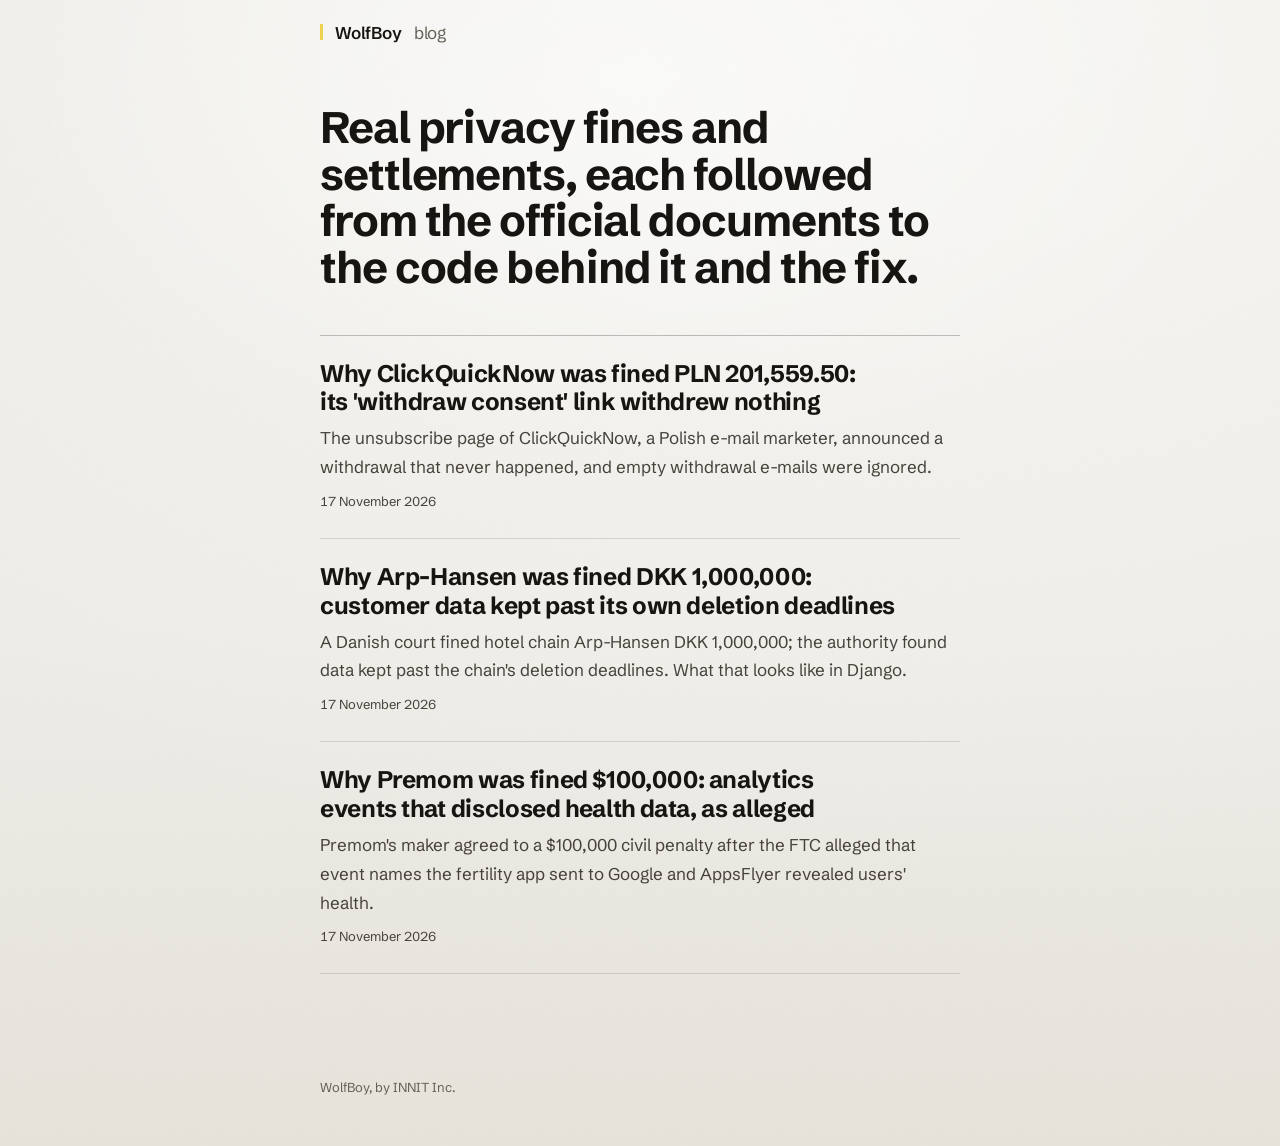
==== docs/index.html @ d853f6e5 "WolfBoy blog: three fine-case articles, from the official decision to the code and the fix" ====
<!DOCTYPE html>
<html lang="en">
<head>
<meta charset="utf-8" />
<meta name="viewport" content="width=device-width, initial-scale=1" />
<title>WolfBoy blog</title>
<meta name="description" content="Real privacy fines and settlements, each followed from the official documents to the code behind it and the fix." />
<meta property="og:type" content="website" />
<meta property="og:site_name" content="WolfBoy blog" />
<meta property="og:title" content="WolfBoy blog" />
<meta property="og:description" content="Real privacy fines and settlements, each followed from the official documents to the code behind it and the fix." />
<meta property="og:url" content="https://innit-llc.github.io/blog/" />
<meta property="og:image" content="https://innit-llc.github.io/blog/og/index.png" />
<meta property="og:image:width" content="1200" />
<meta property="og:image:height" content="630" />
<meta property="og:image:alt" content="WolfBoy blog" />
<meta name="twitter:card" content="summary_large_image" />
<meta name="color-scheme" content="light dark" />
<link rel="preload" href="fonts/SchibstedGrotesk-normal-400-900-latin.woff2" as="font" type="font/woff2" crossorigin="anonymous" />
<link rel="stylesheet" href="style.css" />
</head>
<body class="home">
<header class="mast"><div class="wrap"><a class="brand" href="./"><b>WolfBoy</b> blog</a></div></header>
<main class="wrap">
<h1>Real privacy fines and settlements, each followed from the official documents to the code behind it and the fix.</h1>
<ul class="posts">
<li>
<h2><a href="consent-withdrawal-link-poland/">Why ClickQuickNow was fined PLN 201,559.50: its 'withdraw consent' link withdrew nothing</a></h2>
<p>The unsubscribe page of ClickQuickNow, a Polish e-mail marketer, announced a withdrawal that never happened, and empty withdrawal e-mails were ignored.</p>
<p class="meta"><time datetime="2026-11-17">17 November 2026</time></p>
</li>
<li>
<h2><a href="retention-deadlines-denmark/">Why Arp-Hansen was fined DKK 1,000,000: customer data kept past its own deletion deadlines</a></h2>
<p>A Danish court fined hotel chain Arp-Hansen DKK 1,000,000; the authority found data kept past the chain's deletion deadlines. What that looks like in Django.</p>
<p class="meta"><time datetime="2026-11-17">17 November 2026</time></p>
</li>
<li>
<h2><a href="health-event-names-to-analytics-sdks-us/">Why Premom was fined $100,000: analytics events that disclosed health data, as alleged</a></h2>
<p>Premom's maker agreed to a $100,000 civil penalty after the FTC alleged that event names the fertility app sent to Google and AppsFlyer revealed users' health.</p>
<p class="meta"><time datetime="2026-11-17">17 November 2026</time></p>
</li>
</ul>
</main>
<footer class="site"><div class="wrap">WolfBoy, by INNIT Inc.</div></footer>
</body>
</html>
---- docs/style.css ----
/* The blog's frame takes the landing page's world: a desk under one lamp,
   charcoal plates as screens (code), bone paper as documents (the decision),
   one highlighter yellow (the masthead bar and text selection only).
   Light is the same desk by daylight. The reading column is unchanged:
   42rem, 17px, line height 1.7, code wraps inside the column. */

@font-face { font-family: "Schibsted Grotesk"; font-style: normal; font-weight: 400 900; font-display: swap; src: url("fonts/SchibstedGrotesk-normal-400-900-latin.woff2") format("woff2"); unicode-range: U+0000-00FF, U+0131, U+0152-0153, U+02BB-02BC, U+02C6, U+02DA, U+02DC, U+0304, U+0308, U+0329, U+2000-206F, U+20AC, U+2122, U+2191, U+2193, U+2212, U+2215, U+FEFF, U+FFFD; }
@font-face { font-family: "Schibsted Grotesk"; font-style: normal; font-weight: 400 900; font-display: swap; src: url("fonts/SchibstedGrotesk-normal-400-900-latin-ext.woff2") format("woff2"); unicode-range: U+0100-02BA, U+02BD-02C5, U+02C7-02CC, U+02CE-02D7, U+02DD-02FF, U+0304, U+0308, U+0329, U+1D00-1DBF, U+1E00-1E9F, U+1EF2-1EFF, U+2020, U+20A0-20AB, U+20AD-20C4, U+2113, U+2C60-2C7F, U+A720-A7FF; }
@font-face { font-family: "Fragment Mono"; font-style: normal; font-weight: 400; font-display: swap; src: url("fonts/FragmentMono-normal-400-latin.woff2") format("woff2"); unicode-range: U+0000-00FF, U+0131, U+0152-0153, U+02BB-02BC, U+02C6, U+02DA, U+02DC, U+0304, U+0308, U+0329, U+2000-206F, U+20AC, U+2122, U+2191, U+2193, U+2212, U+2215, U+FEFF, U+FFFD; }
@font-face { font-family: "Fragment Mono"; font-style: normal; font-weight: 400; font-display: swap; src: url("fonts/FragmentMono-normal-400-latin-ext.woff2") format("woff2"); unicode-range: U+0100-02BA, U+02BD-02C5, U+02C7-02CC, U+02CE-02D7, U+02DD-02FF, U+0304, U+0308, U+0329, U+1D00-1DBF, U+1E00-1E9F, U+1EF2-1EFF, U+2020, U+20A0-20AB, U+20AD-20C4, U+2113, U+2C60-2C7F, U+A720-A7FF; }
@font-face { font-family: "Libre Caslon Text"; font-style: normal; font-weight: 400; font-display: swap; src: url("fonts/LibreCaslonText-normal-400-latin.woff2") format("woff2"); unicode-range: U+0000-00FF, U+0131, U+0152-0153, U+02BB-02BC, U+02C6, U+02DA, U+02DC, U+0304, U+0308, U+0329, U+2000-206F, U+20AC, U+2122, U+2191, U+2193, U+2212, U+2215, U+FEFF, U+FFFD; }
@font-face { font-family: "Libre Caslon Text"; font-style: normal; font-weight: 400; font-display: swap; src: url("fonts/LibreCaslonText-normal-400-latin-ext.woff2") format("woff2"); unicode-range: U+0100-02BA, U+02BD-02C5, U+02C7-02CC, U+02CE-02D7, U+02DD-02FF, U+0304, U+0308, U+0329, U+1D00-1DBF, U+1E00-1E9F, U+1EF2-1EFF, U+2020, U+20A0-20AB, U+20AD-20C4, U+2113, U+2C60-2C7F, U+A720-A7FF; }
@font-face { font-family: "Libre Caslon Text"; font-style: italic; font-weight: 400; font-display: swap; src: url("fonts/LibreCaslonText-italic-400-latin.woff2") format("woff2"); unicode-range: U+0000-00FF, U+0131, U+0152-0153, U+02BB-02BC, U+02C6, U+02DA, U+02DC, U+0304, U+0308, U+0329, U+2000-206F, U+20AC, U+2122, U+2191, U+2193, U+2212, U+2215, U+FEFF, U+FFFD; }
@font-face { font-family: "Libre Caslon Text"; font-style: italic; font-weight: 400; font-display: swap; src: url("fonts/LibreCaslonText-italic-400-latin-ext.woff2") format("woff2"); unicode-range: U+0100-02BA, U+02BD-02C5, U+02C7-02CC, U+02CE-02D7, U+02DD-02FF, U+0304, U+0308, U+0329, U+1D00-1DBF, U+1E00-1E9F, U+1EF2-1EFF, U+2020, U+20A0-20AB, U+20AD-20C4, U+2113, U+2C60-2C7F, U+A720-A7FF; }

:root {
  color-scheme: light dark;
  /* the desk by daylight */
  --ground-0: #e6e3db; --ground-1: #efede8; --ground-2: #f8f7f4;
  --lamp: rgba(255, 255, 255, .6);
  --text: #171511; --text-2: #46423a; --text-3: #645f55;
  --hair: rgba(23, 21, 17, .13); --hair-2: rgba(23, 21, 17, .26);
  --link-line: rgba(23, 21, 17, .42);
  --tint: rgba(23, 21, 17, .065);
  --grain: url("data:image/svg+xml;utf8,<svg xmlns='http://www.w3.org/2000/svg' width='240' height='240'><filter id='n'><feTurbulence type='fractalNoise' baseFrequency='.9' numOctaves='2' stitchTiles='stitch'/><feColorMatrix values='0 0 0 0 .5 0 0 0 0 .5 0 0 0 0 .5 0 0 0 .05 0'/></filter><rect width='100%25' height='100%25' filter='url(%23n)'/></svg>");
  --paper-shadow: 0 18px 44px -22px rgba(23, 21, 17, .5), 0 1px 0 rgba(23, 21, 17, .14);
  --plate-shadow: inset 0 1px 0 rgba(235, 228, 211, .14), inset 0 0 0 1px rgba(235, 228, 211, .06), 0 18px 40px -24px rgba(23, 21, 17, .6), 0 1px 0 rgba(23, 21, 17, .2);
  /* the two materials and the one hue: the same in both themes */
  --plate-0: #292826; --plate-1: #1d1c1a; --on-plate: #ebe4d3;
  --paper: #ebe4d3; --paper-ink: #171511; --paper-2: rgba(23, 21, 17, .66); --paper-hair: rgba(23, 21, 17, .16);
  --mark: #f0d24e; --ink: #171511;
  --sans: "Schibsted Grotesk", system-ui, -apple-system, "Segoe UI", Helvetica, Arial, sans-serif;
  --mono: "Fragment Mono", ui-monospace, SFMono-Regular, Menlo, Consolas, monospace;
  --law: "Libre Caslon Text", Georgia, "Times New Roman", serif;
  --noise: url("data:image/svg+xml;utf8,<svg xmlns='http://www.w3.org/2000/svg' width='240' height='240'><filter id='n'><feTurbulence type='fractalNoise' baseFrequency='.9' numOctaves='2' stitchTiles='stitch'/><feColorMatrix values='0 0 0 0 .5 0 0 0 0 .5 0 0 0 0 .5 0 0 0 .7 0'/></filter><rect width='100%25' height='100%25' filter='url(%23n)'/></svg>");
}
@media (prefers-color-scheme: dark) {
  :root {
    /* the desk at night, as on the landing page */
    --ground-0: #0e0d0c; --ground-1: #141210; --ground-2: #1a1714;
    --lamp: rgba(235, 228, 211, .055);
    --text: #ebe4d3; --text-2: #b8b09e; --text-3: #9c9483;
    --hair: rgba(235, 228, 211, .1); --hair-2: rgba(235, 228, 211, .22);
    --link-line: rgba(235, 228, 211, .4);
    --tint: rgba(235, 228, 211, .08);
    --grain: url("data:image/svg+xml;utf8,<svg xmlns='http://www.w3.org/2000/svg' width='240' height='240'><filter id='n'><feTurbulence type='fractalNoise' baseFrequency='.9' numOctaves='2' stitchTiles='stitch'/><feColorMatrix values='0 0 0 0 .5 0 0 0 0 .5 0 0 0 0 .5 0 0 0 .04 0'/></filter><rect width='100%25' height='100%25' filter='url(%23n)'/></svg>");
    --paper-shadow: 0 24px 60px -24px rgba(0, 0, 0, .8), 0 1px 0 rgba(0, 0, 0, .5);
    --plate-shadow: inset 0 1px 0 rgba(235, 228, 211, .14), inset 0 0 0 1px rgba(235, 228, 211, .06), 0 24px 60px -28px rgba(0, 0, 0, .85), 0 1px 0 rgba(0, 0, 0, .5);
  }
}

* { box-sizing: border-box; }
html { background: var(--ground-1); -webkit-text-size-adjust: 100%; text-size-adjust: 100%; scrollbar-color: var(--hair-2) var(--ground-1); }
body {
  margin: 0;
  min-height: 100vh;
  /* the desk: grain over a lamp-lit ground that darkens towards the foot, never a flat fill */
  background:
    var(--grain) 0 0 / 240px 240px,
    radial-gradient(900px 560px at 50% 80px, var(--lamp), transparent 70%) no-repeat,
    radial-gradient(1400px 900px at 70% 0, var(--ground-2), transparent) no-repeat,
    linear-gradient(var(--ground-1) calc(100% - 520px), var(--ground-0));
  background-color: var(--ground-1);
  color: var(--text);
  font-family: var(--sans);
  font-size: 1.0625rem;
  line-height: 1.7;
  -webkit-font-smoothing: antialiased;
  overflow-x: clip;
}
::selection { background: var(--mark); color: var(--ink); }
:focus-visible { outline: 2px solid var(--text); outline-offset: 3px; }

.wrap { max-width: 42rem; margin: 0 auto; padding: 0 16px; }
a { color: inherit; text-decoration: underline; text-decoration-color: var(--link-line); text-decoration-thickness: 1px; text-underline-offset: .2em; }
a:hover { text-decoration-color: currentColor; }

/* masthead: the typographic wordmark under the lamp */
.mast .wrap { display: flex; align-items: center; height: 64px; }
.brand { display: inline-flex; align-items: center; gap: 12px; font: 400 1.0625rem/1 var(--sans); letter-spacing: -.01em; color: var(--text-3); text-decoration: none; }
.brand::before { content: ""; flex: none; width: 3px; height: 16px; background: var(--mark); }
.brand b { font-weight: 600; color: var(--text); }
.brand:hover b { text-decoration: underline; text-decoration-color: var(--link-line); text-underline-offset: .2em; }

main.wrap { padding: 2.5rem 16px 3rem; overflow-wrap: break-word; }
h1, h2, h3 { font-family: var(--sans); color: var(--text); font-weight: 700; text-wrap: balance; }
h1 { font-size: clamp(30px, 22.4px + 1.96vw, 44px); line-height: 1.06; letter-spacing: -.025em; margin: 0 0 .9rem; }
h2 { font-size: clamp(20px, 17.8px + .56vw, 24px); line-height: 1.2; letter-spacing: -.015em; margin: 2.6rem 0 .8rem; }
h3 { font-size: clamp(17px, 15.4px + .42vw, 20px); line-height: 1.3; letter-spacing: -.01em; margin: 2rem 0 .5rem; }
p, ul, ol, blockquote, pre { margin: 0 0 1.1rem; }
ul, ol { padding-left: 1.4rem; }
li { margin: .35rem 0; }
li::marker { color: var(--text-3); font-variant-numeric: proportional-nums; }
.meta { color: var(--text-3); font-size: .9375rem; font-variant-numeric: tabular-nums; margin: 0 0 2rem; }
strong { font-weight: 650; }

/* quoted human text speaks in the statute face */
blockquote { padding-left: 1.1rem; border-left: 1px solid var(--hair-2); font-family: var(--law); font-size: 1.0625rem; line-height: 1.65; }
blockquote p:last-child { margin-bottom: 0; }

/* code: machine text on a charcoal plate, wrapping inside the column */
/* no ligatures: "=>" and "??" must show as typed */
code { font-family: var(--mono); font-size: .88em; font-variant-ligatures: none; font-feature-settings: "liga" 0, "calt" 0, "zero" 1; overflow-wrap: anywhere; }
:not(pre) > code { background: var(--tint); padding: .1em .3em; }
pre {
  background: linear-gradient(160deg, var(--plate-0), var(--plate-1));
  color: var(--on-plate);
  box-shadow: var(--plate-shadow);
  border-radius: 3px;
  padding: 1rem 1.15rem;
  overflow-x: auto;
  line-height: 1.55;
  font-size: .875rem;
  tab-size: 4;
  white-space: pre-wrap;
  overflow-wrap: anywhere;
  margin-bottom: 1.4rem;
  scrollbar-color: rgba(235, 228, 211, .22) transparent;
}
pre code { font-size: inherit; white-space: inherit; overflow-wrap: inherit; }
pre:focus-visible { outline-color: var(--text); }

/* the case block: the article's own "The decision" section, as a sheet of paper */
.case { position: relative; background: var(--paper); color: var(--paper-ink); box-shadow: var(--paper-shadow); padding: 22px 28px 6px; margin: 2.2rem 0 2.8rem; }
.case::after { content: ""; position: absolute; inset: 0; pointer-events: none; opacity: .06; mix-blend-mode: multiply; background-image: var(--noise); background-size: 240px 240px; }
.case > * { position: relative; z-index: 1; }
.case h2 { margin: 0; padding-bottom: 12px; border-bottom: 1px solid var(--paper-ink); font-size: .9375rem; font-weight: 600; line-height: 1.4; letter-spacing: 0; color: var(--paper-ink); }
.case ul { list-style: none; padding: 0; margin: 0; }
.case li { margin: 0; padding: 12px 0 13px; border-bottom: 1px solid var(--paper-hair); font-size: .9375rem; line-height: 1.55; }
.case li:last-child { border-bottom: 0; }
.case .k { font-weight: 600; }
.case a { text-decoration-color: var(--paper-2); }
.case a:hover { text-decoration-color: currentColor; }
.case :focus-visible { outline-color: var(--paper-ink); }

.product-note { border-top: 1px solid var(--hair); border-bottom: 1px solid var(--hair); padding: 1.1rem 0 .1rem; margin: 2rem 0; }
.repo-link { margin-top: 1.5rem; }

/* the index: one claim, then the cases as rows of a ledger */
.home h1 { margin-bottom: 0; }
.posts { list-style: none; padding: 0; margin: 2.75rem 0 0; border-top: 1px solid var(--hair-2); }
.posts li { margin: 0; padding: 1.5rem 0 1.6rem; border-bottom: 1px solid var(--hair); }
.posts h2 { margin: 0 0 .45rem; }
.posts h2 a { text-decoration: none; }
.posts h2 a:hover { text-decoration: underline; text-decoration-color: currentColor; text-decoration-thickness: 2px; }
.posts p { margin: 0 0 .5rem; color: var(--text-2); }
.posts .meta { margin: 0; font-size: 13px; }

footer.site { color: var(--text-3); font-size: 13px; line-height: 1.5; padding: 3.5rem 0 3rem; }

@media (min-width: 720px) {
  /* the sheet's text lines up with the column; its paper reaches past it */
  .case { margin-left: -28px; margin-right: -28px; }
}
@media (max-width: 639px) {
  .mast .wrap { height: 56px; }
  main.wrap { padding-top: 1.75rem; }
  .case { padding: 18px 18px 4px; }
  /* plates bleed on a phone, as on the landing page; paper never does */
  pre { margin-left: -16px; margin-right: -16px; border-radius: 0; padding: .9rem 16px; }
}
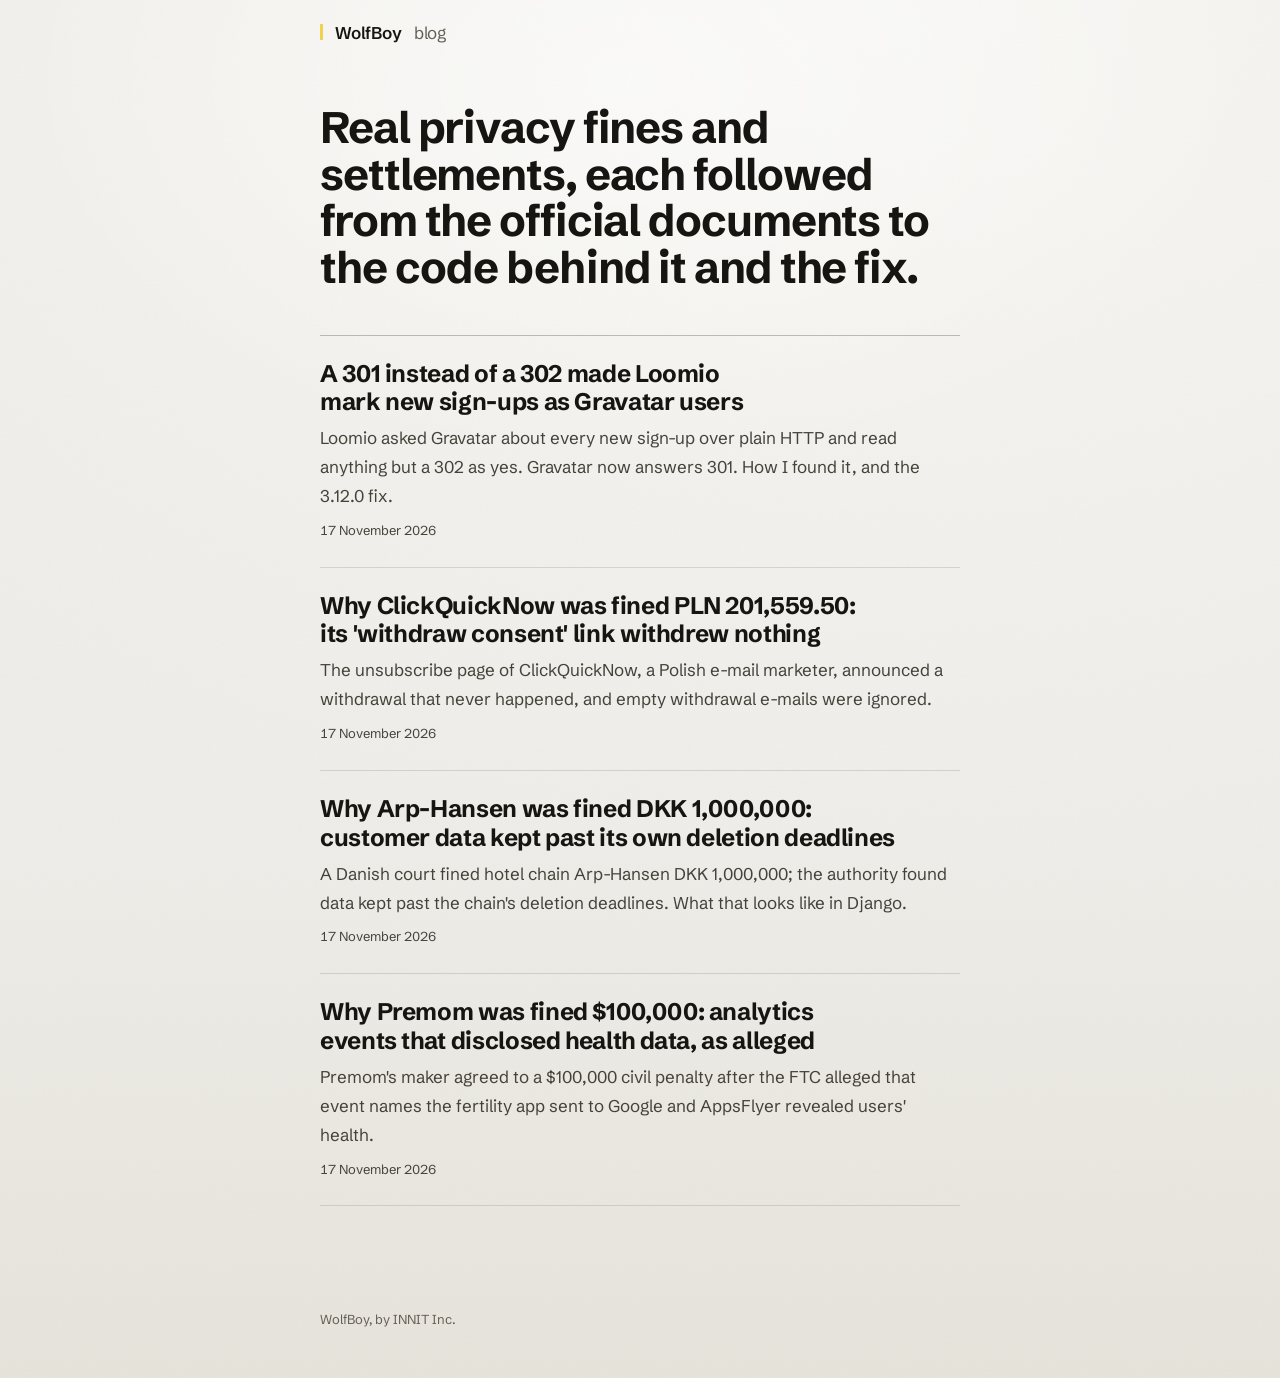
==== commit 3989eb88: "The Loomio Gravatar write-up" ====
--- a/docs/index.html
+++ b/docs/index.html
@@ -25,6 +25,11 @@
 <h1>Real privacy fines and settlements, each followed from the official documents to the code behind it and the fix.</h1>
 <ul class="posts">
 <li>
+<h2><a href="loomio-gravatar-301/">A 301 instead of a 302 made Loomio mark new sign-ups as Gravatar users</a></h2>
+<p>Loomio asked Gravatar about every new sign-up over plain HTTP and read anything but a 302 as yes. Gravatar now answers 301. How I found it, and the 3.12.0 fix.</p>
+<p class="meta"><time datetime="2026-11-17">17 November 2026</time></p>
+</li>
+<li>
 <h2><a href="consent-withdrawal-link-poland/">Why ClickQuickNow was fined PLN 201,559.50: its 'withdraw consent' link withdrew nothing</a></h2>
 <p>The unsubscribe page of ClickQuickNow, a Polish e-mail marketer, announced a withdrawal that never happened, and empty withdrawal e-mails were ignored.</p>
 <p class="meta"><time datetime="2026-11-17">17 November 2026</time></p>
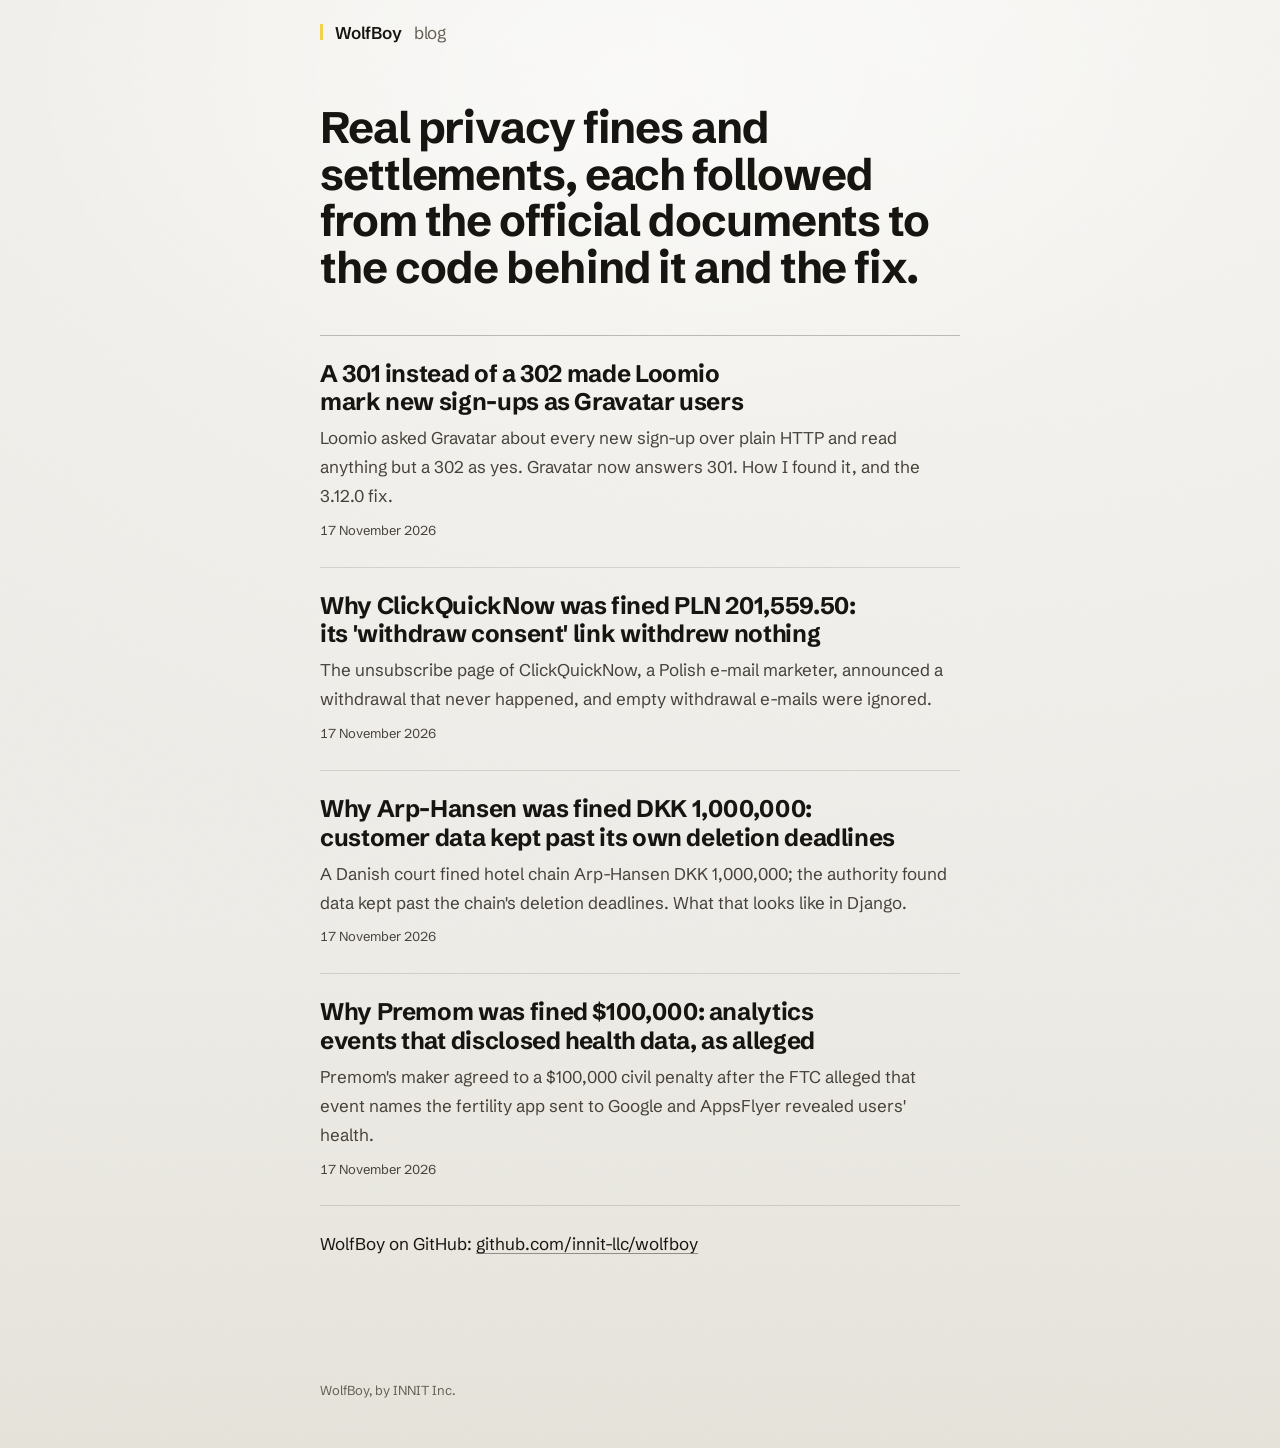
==== commit 154a8a71: "The index ends with the WolfBoy repository line, as the articles do; the check requires it once" ====
--- a/docs/index.html
+++ b/docs/index.html
@@ -45,6 +45,7 @@
 <p class="meta"><time datetime="2026-11-17">17 November 2026</time></p>
 </li>
 </ul>
+<p class="repo-link">WolfBoy on GitHub: <a href="https://github.com/innit-llc/wolfboy">github.com/innit-llc/wolfboy</a></p>
 </main>
 <footer class="site"><div class="wrap">WolfBoy, by INNIT Inc.</div></footer>
 </body>
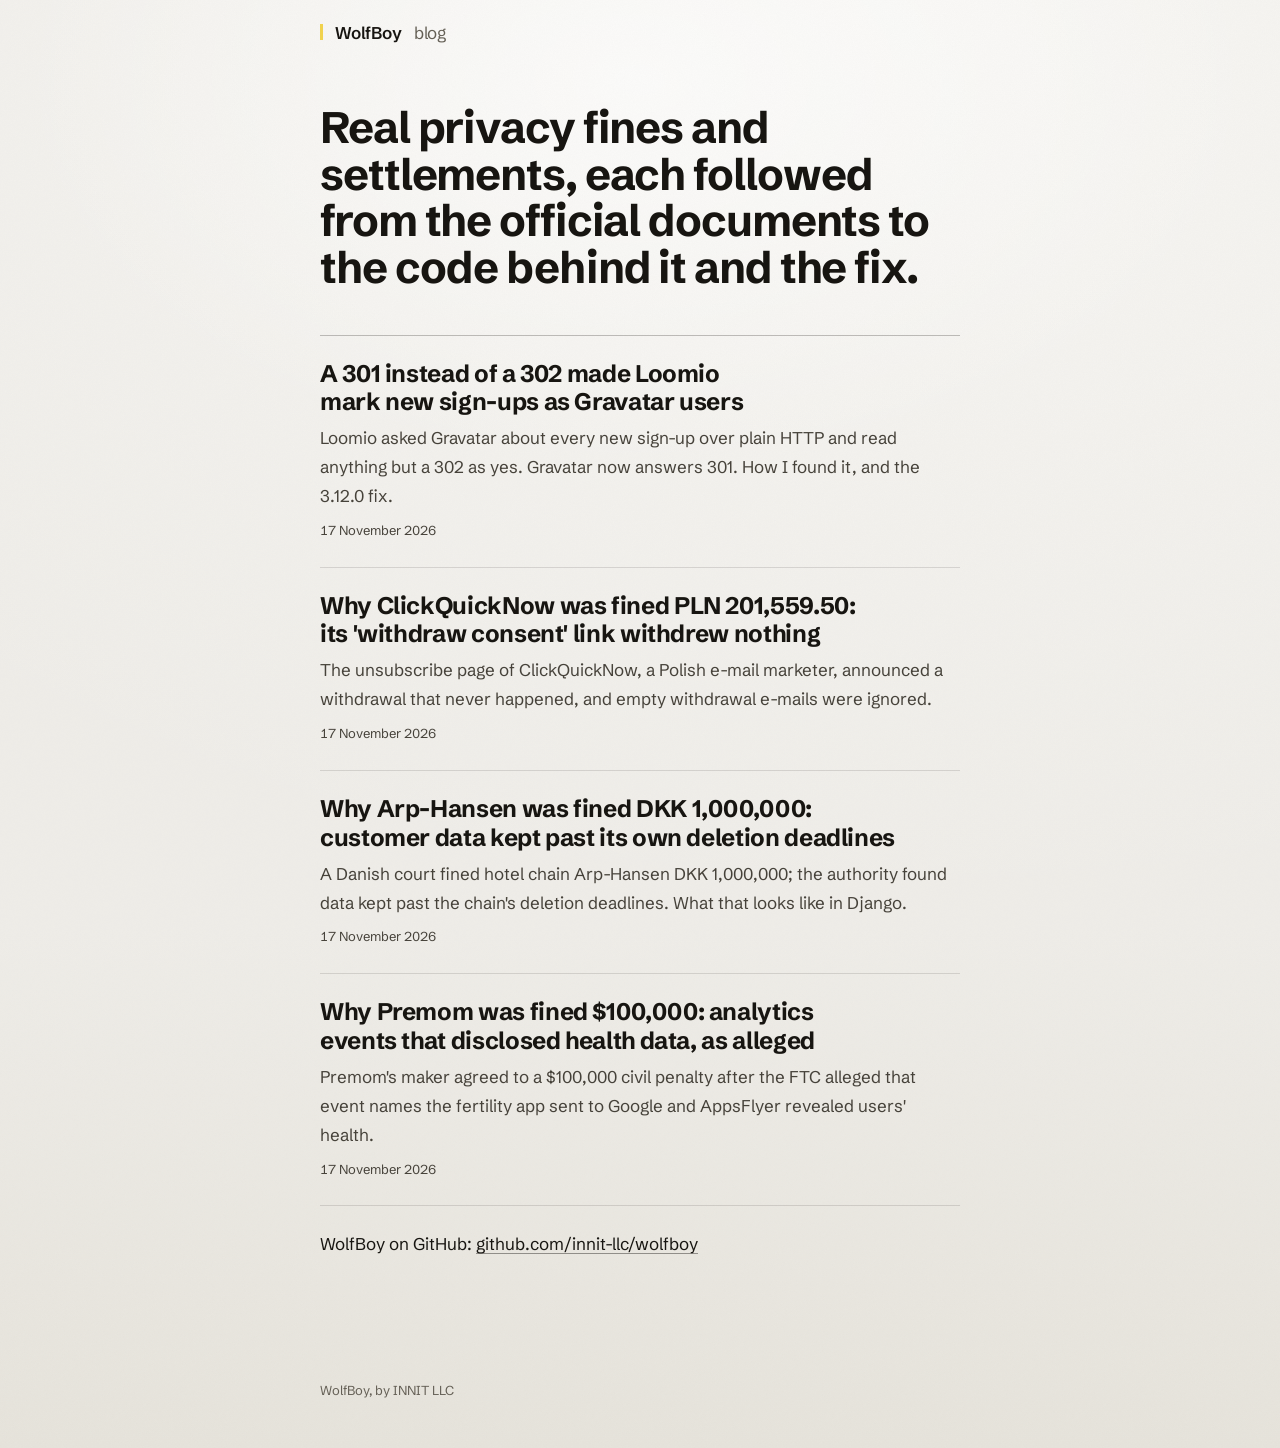
==== commit 710f64df: "Footer: WolfBoy, by INNIT LLC" ====
--- a/docs/index.html
+++ b/docs/index.html
@@ -47,6 +47,6 @@
 </ul>
 <p class="repo-link">WolfBoy on GitHub: <a href="https://github.com/innit-llc/wolfboy">github.com/innit-llc/wolfboy</a></p>
 </main>
-<footer class="site"><div class="wrap">WolfBoy, by INNIT Inc.</div></footer>
+<footer class="site"><div class="wrap">WolfBoy, by INNIT LLC</div></footer>
 </body>
 </html>
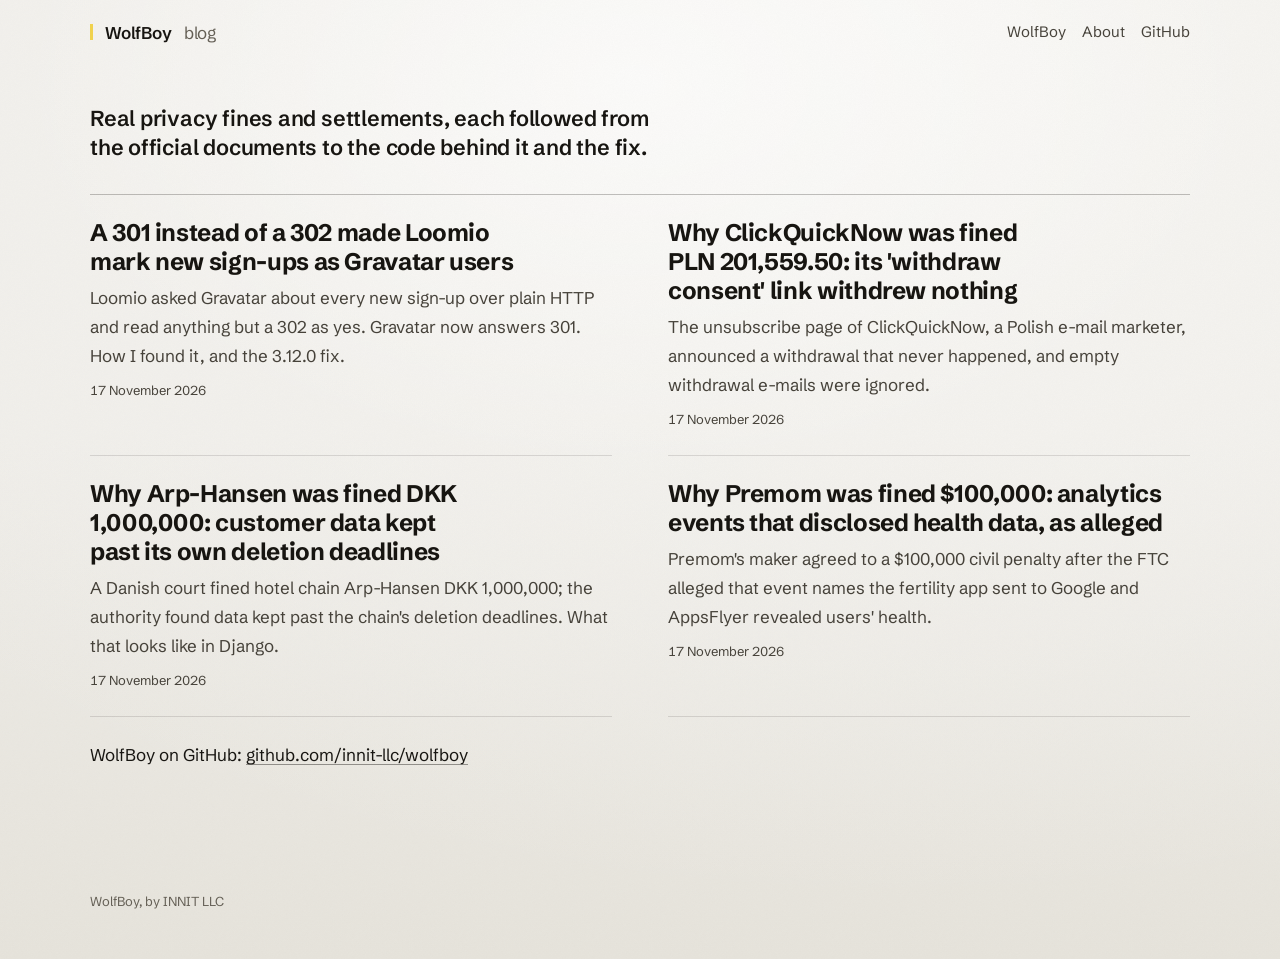
==== commit 0c5b366a: "Masthead links, an About page, an RSS feed and a wider frame; headings keep hyphenated words whole T" ====
--- a/docs/index.html
+++ b/docs/index.html
@@ -9,23 +9,24 @@
 <meta property="og:site_name" content="WolfBoy blog" />
 <meta property="og:title" content="WolfBoy blog" />
 <meta property="og:description" content="Real privacy fines and settlements, each followed from the official documents to the code behind it and the fix." />
-<meta property="og:url" content="https://innit-llc.github.io/blog/" />
-<meta property="og:image" content="https://innit-llc.github.io/blog/og/index.png" />
+<meta property="og:url" content="https://innit-llc.com/" />
+<meta property="og:image" content="https://innit-llc.com/og/index.png" />
 <meta property="og:image:width" content="1200" />
 <meta property="og:image:height" content="630" />
 <meta property="og:image:alt" content="WolfBoy blog" />
 <meta name="twitter:card" content="summary_large_image" />
 <meta name="color-scheme" content="light dark" />
+<link rel="alternate" type="application/rss+xml" title="WolfBoy blog" href="https://innit-llc.com/feed.xml" />
 <link rel="preload" href="fonts/SchibstedGrotesk-normal-400-900-latin.woff2" as="font" type="font/woff2" crossorigin="anonymous" />
 <link rel="stylesheet" href="style.css" />
 </head>
 <body class="home">
-<header class="mast"><div class="wrap"><a class="brand" href="./"><b>WolfBoy</b> blog</a></div></header>
-<main class="wrap">
+<header class="mast"><div class="frame"><a class="brand" href="./"><b>WolfBoy</b> blog</a><nav class="nav" aria-label="Site"><a href="https://github.com/innit-llc/wolfboy">WolfBoy</a><a href="about/">About</a><a href="https://github.com/innit-llc">GitHub</a></nav></div></header>
+<main class="frame">
 <h1>Real privacy fines and settlements, each followed from the official documents to the code behind it and the fix.</h1>
 <ul class="posts">
 <li>
-<h2><a href="loomio-gravatar-301/">A 301 instead of a 302 made Loomio mark new sign-ups as Gravatar users</a></h2>
+<h2><a href="loomio-gravatar-301/">A 301 instead of a 302 made Loomio mark new <span class="nw">sign-ups</span> as Gravatar users</a></h2>
 <p>Loomio asked Gravatar about every new sign-up over plain HTTP and read anything but a 302 as yes. Gravatar now answers 301. How I found it, and the 3.12.0 fix.</p>
 <p class="meta"><time datetime="2026-11-17">17 November 2026</time></p>
 </li>
@@ -35,7 +36,7 @@
 <p class="meta"><time datetime="2026-11-17">17 November 2026</time></p>
 </li>
 <li>
-<h2><a href="retention-deadlines-denmark/">Why Arp-Hansen was fined DKK 1,000,000: customer data kept past its own deletion deadlines</a></h2>
+<h2><a href="retention-deadlines-denmark/">Why <span class="nw">Arp-Hansen</span> was fined DKK 1,000,000: customer data kept past its own deletion deadlines</a></h2>
 <p>A Danish court fined hotel chain Arp-Hansen DKK 1,000,000; the authority found data kept past the chain's deletion deadlines. What that looks like in Django.</p>
 <p class="meta"><time datetime="2026-11-17">17 November 2026</time></p>
 </li>
@@ -47,6 +48,6 @@
 </ul>
 <p class="repo-link">WolfBoy on GitHub: <a href="https://github.com/innit-llc/wolfboy">github.com/innit-llc/wolfboy</a></p>
 </main>
-<footer class="site"><div class="wrap">WolfBoy, by INNIT LLC</div></footer>
+<footer class="site"><div class="frame">WolfBoy, by INNIT LLC</div></footer>
 </body>
 </html>
--- a/docs/style.css
+++ b/docs/style.css
@@ -2,7 +2,10 @@
    charcoal plates as screens (code), bone paper as documents (the decision),
    one highlighter yellow (the masthead bar and text selection only).
    Light is the same desk by daylight. The reading column is unchanged:
-   42rem, 17px, line height 1.7, code wraps inside the column. */
+   42rem, 17px, line height 1.7, code wraps inside the column. Masthead,
+   footer and index sit in a wider frame (1100 px of content); on an
+   article page only code and the facts sheet reach past the column, to
+   860 px on the same axis. */
 
 @font-face { font-family: "Schibsted Grotesk"; font-style: normal; font-weight: 400 900; font-display: swap; src: url("fonts/SchibstedGrotesk-normal-400-900-latin.woff2") format("woff2"); unicode-range: U+0000-00FF, U+0131, U+0152-0153, U+02BB-02BC, U+02C6, U+02DA, U+02DC, U+0304, U+0308, U+0329, U+2000-206F, U+20AC, U+2122, U+2191, U+2193, U+2212, U+2215, U+FEFF, U+FFFD; }
 @font-face { font-family: "Schibsted Grotesk"; font-style: normal; font-weight: 400 900; font-display: swap; src: url("fonts/SchibstedGrotesk-normal-400-900-latin-ext.woff2") format("woff2"); unicode-range: U+0100-02BA, U+02BD-02C5, U+02C7-02CC, U+02CE-02D7, U+02DD-02FF, U+0304, U+0308, U+0329, U+1D00-1DBF, U+1E00-1E9F, U+1EF2-1EFF, U+2020, U+20A0-20AB, U+20AD-20C4, U+2113, U+2C60-2C7F, U+A720-A7FF; }
@@ -72,17 +75,22 @@
 :focus-visible { outline: 2px solid var(--text); outline-offset: 3px; }
 
 .wrap { max-width: 42rem; margin: 0 auto; padding: 0 16px; }
+.frame { max-width: calc(1100px + 32px); margin: 0 auto; padding: 0 16px; }
 a { color: inherit; text-decoration: underline; text-decoration-color: var(--link-line); text-decoration-thickness: 1px; text-underline-offset: .2em; }
 a:hover { text-decoration-color: currentColor; }
 
-/* masthead: the typographic wordmark under the lamp */
-.mast .wrap { display: flex; align-items: center; height: 64px; }
+/* masthead: the typographic wordmark under the lamp, its links at the frame's right edge */
+.mast .frame { display: flex; flex-wrap: wrap; align-items: center; justify-content: space-between; gap: 4px 16px; min-height: 64px; padding-top: 8px; padding-bottom: 8px; }
 .brand { display: inline-flex; align-items: center; gap: 12px; font: 400 1.0625rem/1 var(--sans); letter-spacing: -.01em; color: var(--text-3); text-decoration: none; }
 .brand::before { content: ""; flex: none; width: 3px; height: 16px; background: var(--mark); }
 .brand b { font-weight: 600; color: var(--text); }
 .brand:hover b { text-decoration: underline; text-decoration-color: var(--link-line); text-underline-offset: .2em; }
+.nav { display: flex; flex-wrap: wrap; column-gap: 16px; font-size: .9375rem; line-height: 1.2; }
+.nav a { padding: 6px 0; color: var(--text-2); text-decoration: none; }
+.nav a:hover { color: var(--text); text-decoration: underline; text-decoration-color: var(--link-line); }
+.nav a[aria-current="page"] { color: var(--text); }
 
-main.wrap { padding: 2.5rem 16px 3rem; overflow-wrap: break-word; }
+main.wrap, main.frame { padding: 2.5rem 16px 3rem; overflow-wrap: break-word; }
 h1, h2, h3 { font-family: var(--sans); color: var(--text); font-weight: 700; text-wrap: balance; }
 h1 { font-size: clamp(30px, 22.4px + 1.96vw, 44px); line-height: 1.06; letter-spacing: -.025em; margin: 0 0 .9rem; }
 h2 { font-size: clamp(20px, 17.8px + .56vw, 24px); line-height: 1.2; letter-spacing: -.015em; margin: 2.6rem 0 .8rem; }
@@ -92,6 +100,8 @@
 li { margin: .35rem 0; }
 li::marker { color: var(--text-3); font-variant-numeric: proportional-nums; }
 .meta { color: var(--text-3); font-size: .9375rem; font-variant-numeric: tabular-nums; margin: 0 0 2rem; }
+/* a hyphenated word in a heading or title stays whole (wrapped by the build) */
+.nw { white-space: nowrap; }
 strong { font-weight: 650; }
 
 /* quoted human text speaks in the statute face */
@@ -136,9 +146,9 @@
 .product-note { border-top: 1px solid var(--hair); border-bottom: 1px solid var(--hair); padding: 1.1rem 0 .1rem; margin: 2rem 0; }
 .repo-link { margin-top: 1.5rem; }
 
-/* the index: one claim, then the cases as rows of a ledger */
-.home h1 { margin-bottom: 0; }
-.posts { list-style: none; padding: 0; margin: 2.75rem 0 0; border-top: 1px solid var(--hair-2); }
+/* the index: one short claim, then the cases as rows of a ledger, two to a row on a wide screen */
+.home h1 { max-width: 36rem; margin-bottom: 0; font-size: clamp(18px, 16.5px + .4vw, 22px); font-weight: 600; line-height: 1.35; letter-spacing: -.01em; }
+.posts { list-style: none; padding: 0; margin: 2rem 0 0; border-top: 1px solid var(--hair-2); }
 .posts li { margin: 0; padding: 1.5rem 0 1.6rem; border-bottom: 1px solid var(--hair); }
 .posts h2 { margin: 0 0 .45rem; }
 .posts h2 a { text-decoration: none; }
@@ -151,10 +161,16 @@
 @media (min-width: 720px) {
   /* the sheet's text lines up with the column; its paper reaches past it */
   .case { margin-left: -28px; margin-right: -28px; }
+  .posts { display: grid; grid-template-columns: repeat(2, minmax(0, 1fr)); column-gap: 56px; }
+}
+@media (min-width: 920px) {
+  /* on an article, code and the facts sheet widen to 860 px (110 px past each
+     side of the 640 px text), centred on the column; the text keeps its measure */
+  .post pre, .post .case { margin-left: -110px; margin-right: -110px; }
 }
 @media (max-width: 639px) {
-  .mast .wrap { height: 56px; }
-  main.wrap { padding-top: 1.75rem; }
+  .mast .frame { min-height: 56px; }
+  main.wrap, main.frame { padding-top: 1.75rem; }
   .case { padding: 18px 18px 4px; }
   /* plates bleed on a phone, as on the landing page; paper never does */
   pre { margin-left: -16px; margin-right: -16px; border-radius: 0; padding: .9rem 16px; }
